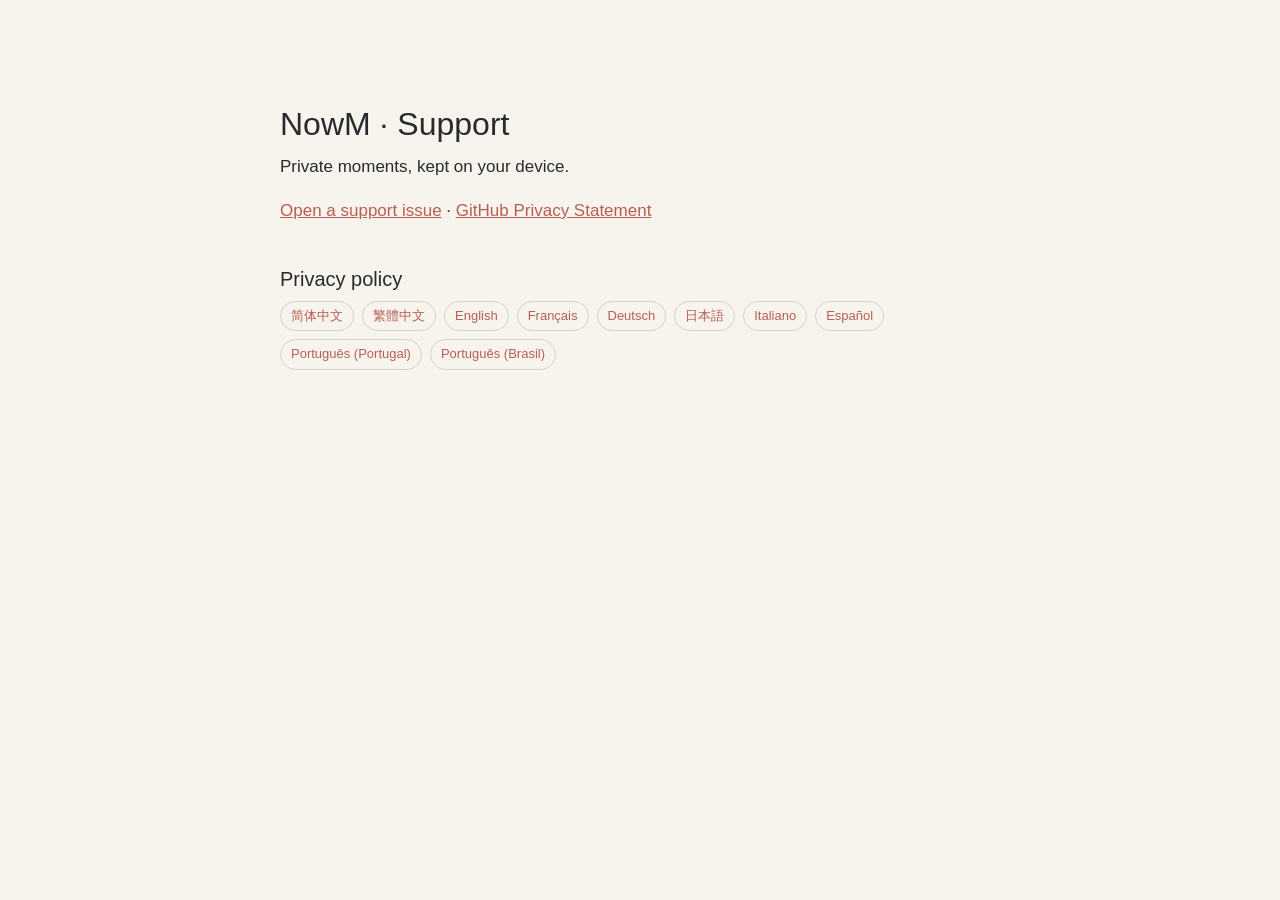
==== index.html @ 4c545bb7 "Publish localized NowM privacy and support pages" ====
<!doctype html><html lang="en"><meta charset="utf-8"><meta name="viewport" content="width=device-width, initial-scale=1"><title>NowM · Support</title><link rel="stylesheet" href="style.css"><main><h1>NowM · Support</h1><p>Private moments, kept on your device.</p><p><a href="https://github.com/Zen-Whl/nowm-support/issues">Open a support issue</a> · <a href="https://docs.github.com/en/site-policy/privacy-policies/github-general-privacy-statement">GitHub Privacy Statement</a></p><h2>Privacy policy</h2><nav><a href="privacy/zh-Hans.html">简体中文</a> <a href="privacy/zh-Hant.html">繁體中文</a> <a href="privacy/en-US.html">English</a> <a href="privacy/fr-FR.html">Français</a> <a href="privacy/de-DE.html">Deutsch</a> <a href="privacy/ja.html">日本語</a> <a href="privacy/it.html">Italiano</a> <a href="privacy/es-ES.html">Español</a> <a href="privacy/pt-PT.html">Português (Portugal)</a> <a href="privacy/pt-BR.html">Português (Brasil)</a></nav></main></html>
---- style.css ----
body{margin:0;background:#f7f4ed;color:#282a2d;font:17px/1.75 -apple-system,BlinkMacSystemFont,"Helvetica Neue",Arial,sans-serif}main{max-width:720px;margin:auto;padding:48px 24px 96px}h1{font-size:32px;line-height:1.25;font-weight:500;margin:56px 0 8px}h2{font-size:20px;font-weight:500;margin:36px 0 4px}p{margin:8px 0 14px}a{color:#b85d53}nav{display:flex;flex-wrap:wrap;gap:8px}nav a{font-size:13px;text-decoration:none;border:1px solid #d7d1c8;border-radius:16px;padding:3px 10px}small{color:#74716e}
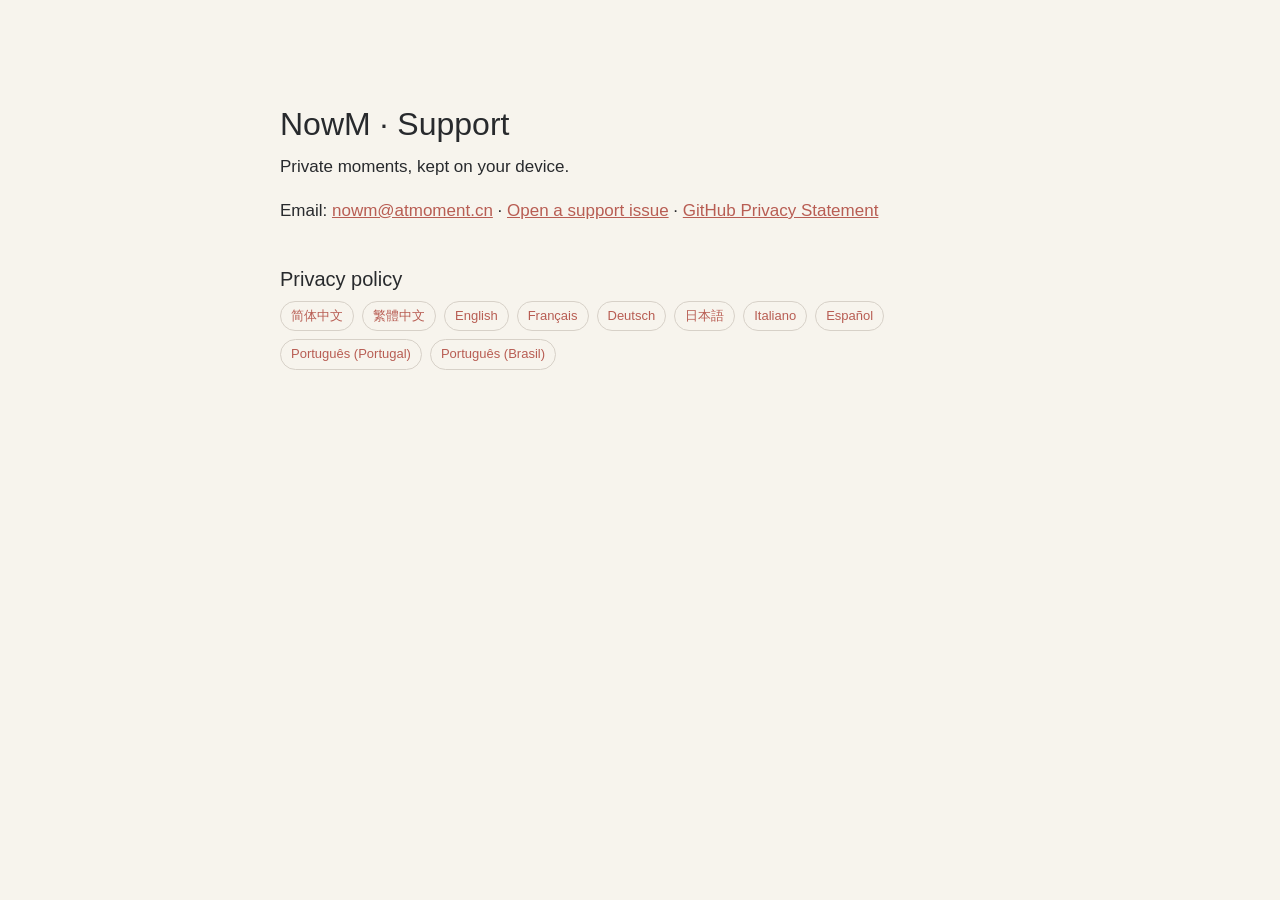
==== commit 414a1adb: "Add direct NowM support email" ====
--- a/index.html
+++ b/index.html
@@ -1 +1 @@
-<!doctype html><html lang="en"><meta charset="utf-8"><meta name="viewport" content="width=device-width, initial-scale=1"><title>NowM · Support</title><link rel="stylesheet" href="style.css"><main><h1>NowM · Support</h1><p>Private moments, kept on your device.</p><p><a href="https://github.com/Zen-Whl/nowm-support/issues">Open a support issue</a> · <a href="https://docs.github.com/en/site-policy/privacy-policies/github-general-privacy-statement">GitHub Privacy Statement</a></p><h2>Privacy policy</h2><nav><a href="privacy/zh-Hans.html">简体中文</a> <a href="privacy/zh-Hant.html">繁體中文</a> <a href="privacy/en-US.html">English</a> <a href="privacy/fr-FR.html">Français</a> <a href="privacy/de-DE.html">Deutsch</a> <a href="privacy/ja.html">日本語</a> <a href="privacy/it.html">Italiano</a> <a href="privacy/es-ES.html">Español</a> <a href="privacy/pt-PT.html">Português (Portugal)</a> <a href="privacy/pt-BR.html">Português (Brasil)</a></nav></main></html>+<!doctype html><html lang="en"><meta charset="utf-8"><meta name="viewport" content="width=device-width, initial-scale=1"><title>NowM · Support</title><link rel="stylesheet" href="style.css"><main><h1>NowM · Support</h1><p>Private moments, kept on your device.</p><p>Email: <a href="mailto:nowm@atmoment.cn">nowm@atmoment.cn</a> · <a href="https://github.com/Zen-Whl/nowm-support/issues">Open a support issue</a> · <a href="https://docs.github.com/en/site-policy/privacy-policies/github-general-privacy-statement">GitHub Privacy Statement</a></p><h2>Privacy policy</h2><nav><a href="privacy/zh-Hans.html">简体中文</a> <a href="privacy/zh-Hant.html">繁體中文</a> <a href="privacy/en-US.html">English</a> <a href="privacy/fr-FR.html">Français</a> <a href="privacy/de-DE.html">Deutsch</a> <a href="privacy/ja.html">日本語</a> <a href="privacy/it.html">Italiano</a> <a href="privacy/es-ES.html">Español</a> <a href="privacy/pt-PT.html">Português (Portugal)</a> <a href="privacy/pt-BR.html">Português (Brasil)</a></nav></main></html>
